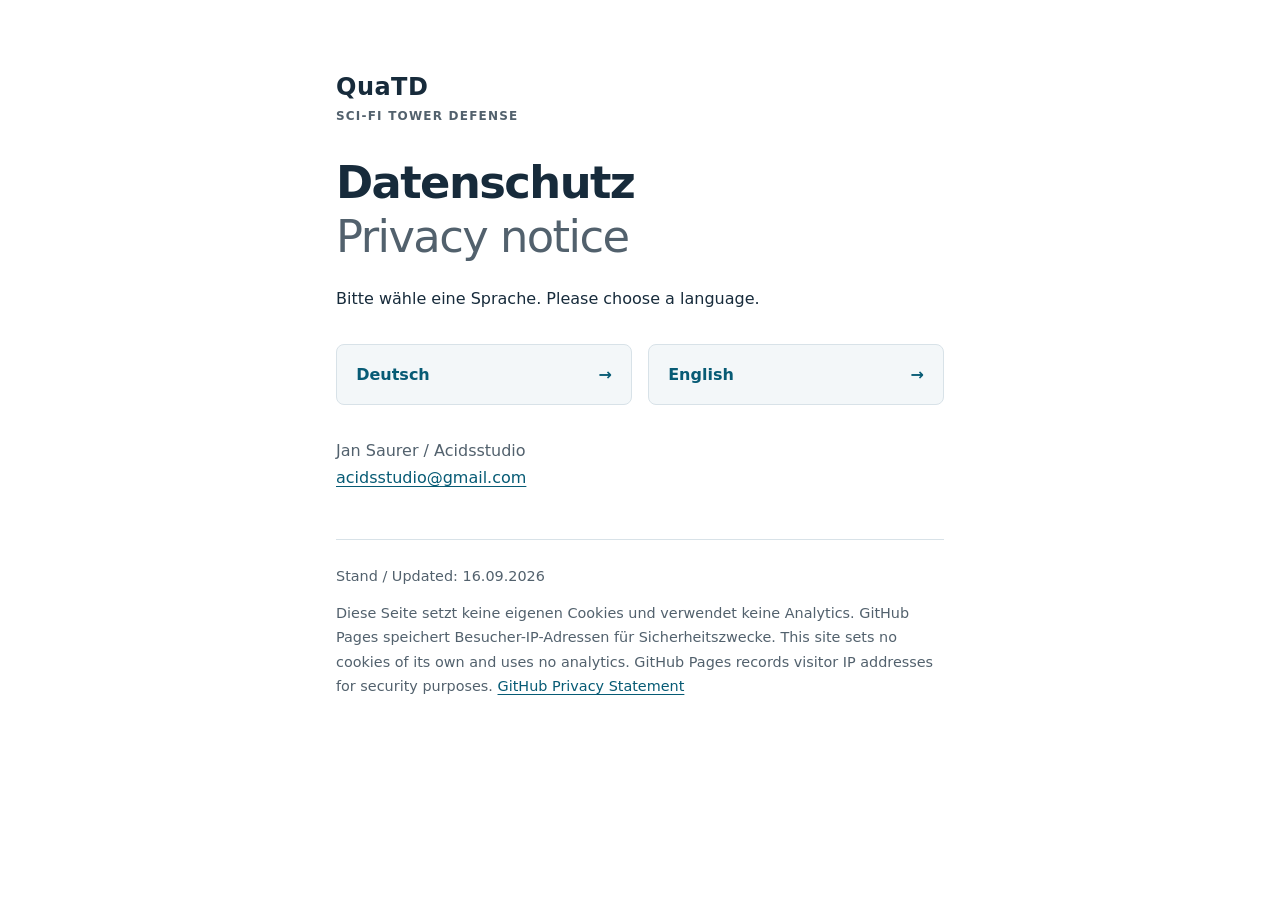
==== index.html @ 8a2e5b3c "Add language landing page and shared styling" ====
<!doctype html>
<html lang="de">
<head>
  <meta charset="utf-8">
  <meta name="viewport" content="width=device-width, initial-scale=1">
  <meta name="referrer" content="no-referrer">
  <meta name="description" content="Datenschutzerklärung / Privacy notice für QuaTD: Sci-Fi Tower Defense. Deutsch und English.">
  <title>QuaTD — Datenschutz / Privacy</title>
  <link rel="stylesheet" href="styles.css">
  <link rel="alternate" hreflang="de" href="de/">
  <link rel="alternate" hreflang="en" href="en/">
  <link rel="alternate" hreflang="x-default" href="./">
</head>
<body>
  <main class="language-page">
    <p class="brand">QuaTD<span>SCI-FI TOWER DEFENSE</span></p>
    <h1>Datenschutz<br><span lang="en">Privacy notice</span></h1>
    <p>Bitte wähle eine Sprache. <span lang="en">Please choose a language.</span></p>
    <nav class="language-options" aria-label="Sprache / Language">
      <a href="de/" lang="de" hreflang="de">Deutsch <span aria-hidden="true">→</span></a>
      <a href="en/" lang="en" hreflang="en">English <span aria-hidden="true">→</span></a>
    </nav>
    <p class="muted">Jan Saurer / Acidsstudio<br><a href="mailto:acidsstudio@gmail.com">acidsstudio@gmail.com</a></p>
    <footer><span>Stand / Updated: 16.09.2026</span><p>Diese Seite setzt keine eigenen Cookies und verwendet keine Analytics. GitHub Pages speichert Besucher-IP-Adressen für Sicherheitszwecke. <span lang="en">This site sets no cookies of its own and uses no analytics. GitHub Pages records visitor IP addresses for security purposes.</span> <a href="https://docs.github.com/en/site-policy/privacy-policies/github-general-privacy-statement">GitHub Privacy Statement</a></p></footer>
  </main>
</body>
</html>
---- styles.css ----
:root { color-scheme: light; --ink: #172b3b; --muted: #52616d; --line: #d8e2e8; --accent: #075b75; --paper: #fff; --surface: #f3f7f9; }
* { box-sizing: border-box; }
html { scroll-padding-top: 1.5rem; }
body { margin: 0; color: var(--ink); background: var(--paper); font-family: system-ui, -apple-system, BlinkMacSystemFont, "Segoe UI", sans-serif; font-size: 1rem; line-height: 1.7; overflow-wrap: anywhere; }
a { color: var(--accent); text-underline-offset: .2em; }
a:hover { text-decoration-thickness: .15em; }
a:focus-visible { outline: 3px solid #087e9d; outline-offset: 5px; border-radius: 2px; }
.skip { position: absolute; top: .5rem; left: .5rem; padding: .5rem 1rem; background: white; transform: translateY(-200%); }
.skip:focus { transform: none; }
.site-header { max-width: 70rem; margin: auto; padding: 1.5rem clamp(1rem, 4vw, 3rem); border-bottom: 1px solid var(--line); display: flex; flex-wrap: wrap; gap: 1.3rem; align-items: center; justify-content: space-between; }
.brand { margin: 0; font-weight: 800; font-size: 1.5rem; letter-spacing: .02em; line-height: 1.3; }
.brand span { display: block; margin-top: .35rem; font-size: .75rem; font-weight: 600; letter-spacing: .1em; color: var(--muted); }
.languages { display: flex; flex-wrap: wrap; gap: .5rem; }
.languages a { padding: .4rem .8rem; border: 1px solid var(--line); border-radius: .35rem; text-decoration: none; }
.languages a[aria-current="page"] { color: #fff; background: var(--ink); border-color: var(--ink); }
main { max-width: 52rem; margin: auto; padding: 2.5rem clamp(1rem, 4vw, 3rem) 4rem; }
h1 { font-size: clamp(2rem, 5vw, 2.8rem); line-height: 1.2; letter-spacing: -.035em; margin: .6rem 0 1.3rem; }
h2 { font-size: 1.35rem; line-height: 1.4; margin: 0 0 .75rem; }
p { margin: .75rem 0; }
section { margin-top: 2.4rem; }
ul { padding-left: 1.3rem; }
li + li { margin-top: .45rem; }
.muted, .meta { color: var(--muted); }
.meta { font-size: .9rem; }
.intro, .toc { background: var(--surface); padding: 1.2rem 1.4rem; border: 1px solid var(--line); border-radius: .5rem; }
.toc { margin: 2rem 0; }
.toc ol { margin-bottom: 0; padding-left: 1.5rem; }
.review-note { border-left: 3px solid #947000; background: #fffbea; padding: .7rem 1rem; }
footer { border-top: 1px solid var(--line); padding-top: 1.5rem; margin-top: 3rem; color: var(--muted); font-size: .9rem; }
.language-page { padding-top: clamp(2rem, 8vh, 6rem); max-width: 44rem; }
.language-page h1 { margin-top: 2rem; }
.language-page h1 span { font-weight: 500; color: var(--muted); }
.language-options { display: grid; grid-template-columns: repeat(2, minmax(0, 1fr)); gap: 1rem; margin: 2rem 0; }
.language-options a { padding: 1rem 1.2rem; background: var(--surface); border: 1px solid var(--line); border-radius: .5rem; font-weight: 650; text-decoration: none; display: flex; justify-content: space-between; gap: 1rem; }
@media (max-width: 24rem) { .language-options { grid-template-columns: 1fr; } }
@media print { .skip, .languages, .toc { display: none; } body { font-size: 11pt; } main { max-width: none; padding: 1rem 0; } .site-header { padding: 0 0 1rem; } h2 { break-after: avoid; } p, li { orphans: 3; widows: 3; } .intro, .review-note { background: none; } }
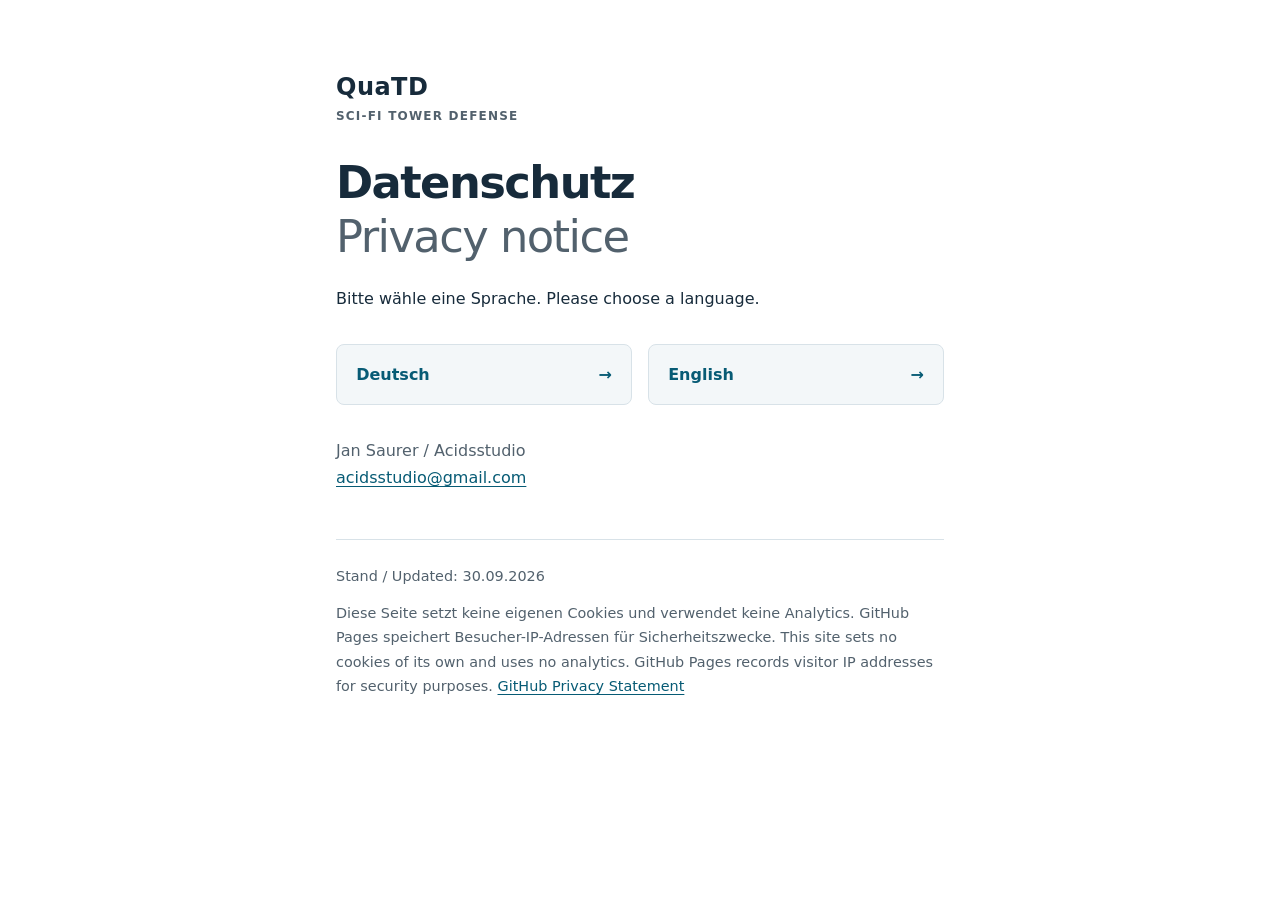
==== commit e5e859db: "Privacy notice for 1.0.13: ad-free purchase, consent form, six languages Co-Authored-By: Claude Opus" ====
--- a/index.html
+++ b/index.html
@@ -21,7 +21,7 @@
       <a href="en/" lang="en" hreflang="en">English <span aria-hidden="true">→</span></a>
     </nav>
     <p class="muted">Jan Saurer / Acidsstudio<br><a href="mailto:acidsstudio@gmail.com">acidsstudio@gmail.com</a></p>
-    <footer><span>Stand / Updated: 16.09.2026</span><p>Diese Seite setzt keine eigenen Cookies und verwendet keine Analytics. GitHub Pages speichert Besucher-IP-Adressen für Sicherheitszwecke. <span lang="en">This site sets no cookies of its own and uses no analytics. GitHub Pages records visitor IP addresses for security purposes.</span> <a href="https://docs.github.com/en/site-policy/privacy-policies/github-general-privacy-statement">GitHub Privacy Statement</a></p></footer>
+    <footer><span>Stand / Updated: 30.09.2026</span><p>Diese Seite setzt keine eigenen Cookies und verwendet keine Analytics. GitHub Pages speichert Besucher-IP-Adressen für Sicherheitszwecke. <span lang="en">This site sets no cookies of its own and uses no analytics. GitHub Pages records visitor IP addresses for security purposes.</span> <a href="https://docs.github.com/en/site-policy/privacy-policies/github-general-privacy-statement">GitHub Privacy Statement</a></p></footer>
   </main>
 </body>
 </html>
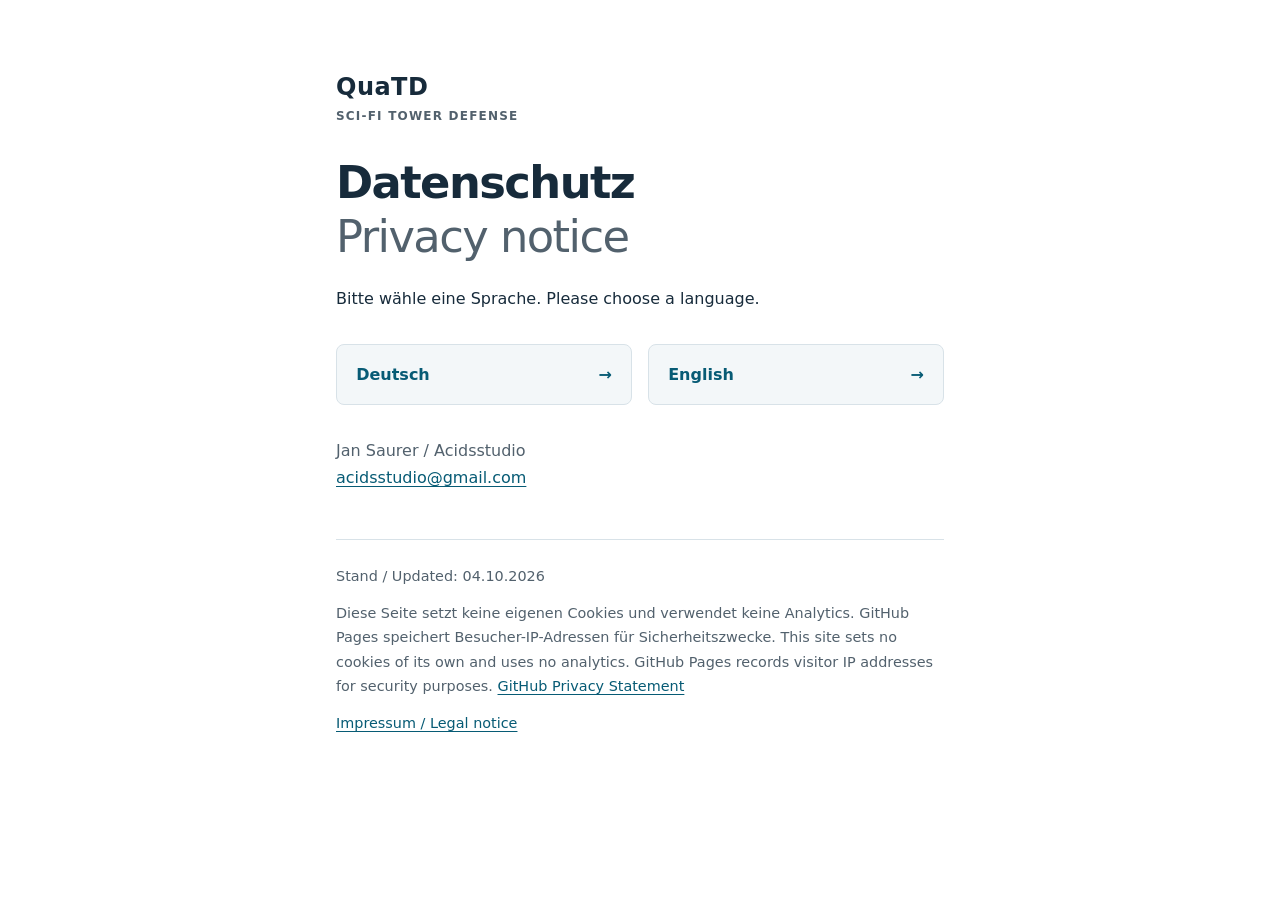
==== commit 4cc51f9d: "Update privacy notice for live release and confirmed retention policy" ====
--- a/index.html
+++ b/index.html
@@ -21,7 +21,7 @@
       <a href="en/" lang="en" hreflang="en">English <span aria-hidden="true">→</span></a>
     </nav>
     <p class="muted">Jan Saurer / Acidsstudio<br><a href="mailto:acidsstudio@gmail.com">acidsstudio@gmail.com</a></p>
-    <footer><span>Stand / Updated: 30.09.2026</span><p>Diese Seite setzt keine eigenen Cookies und verwendet keine Analytics. GitHub Pages speichert Besucher-IP-Adressen für Sicherheitszwecke. <span lang="en">This site sets no cookies of its own and uses no analytics. GitHub Pages records visitor IP addresses for security purposes.</span> <a href="https://docs.github.com/en/site-policy/privacy-policies/github-general-privacy-statement">GitHub Privacy Statement</a></p></footer>
+    <footer><span>Stand / Updated: 04.10.2026</span><p>Diese Seite setzt keine eigenen Cookies und verwendet keine Analytics. GitHub Pages speichert Besucher-IP-Adressen für Sicherheitszwecke. <span lang="en">This site sets no cookies of its own and uses no analytics. GitHub Pages records visitor IP addresses for security purposes.</span> <a href="https://docs.github.com/en/site-policy/privacy-policies/github-general-privacy-statement">GitHub Privacy Statement</a></p><p><a href="https://acidsmedia.de/impressum.html">Impressum / Legal notice</a></p></footer>
   </main>
 </body>
 </html>
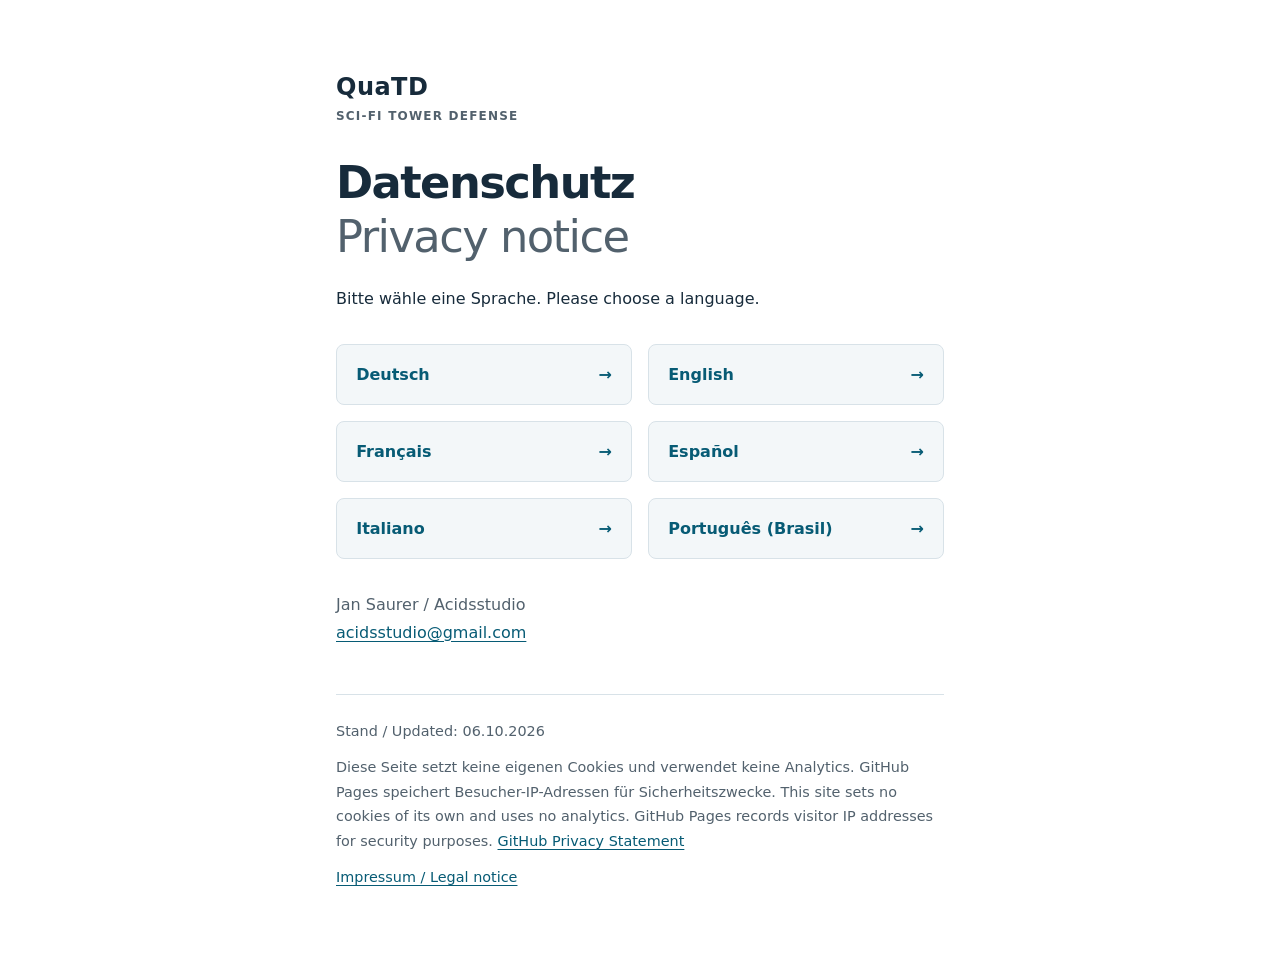
==== commit c8dc8b04: "Publish privacy notices in all six game languages" ====
--- a/index.html
+++ b/index.html
@@ -4,24 +4,26 @@
   <meta charset="utf-8">
   <meta name="viewport" content="width=device-width, initial-scale=1">
   <meta name="referrer" content="no-referrer">
-  <meta name="description" content="Datenschutzerklärung / Privacy notice für QuaTD: Sci-Fi Tower Defense. Deutsch und English.">
+  <meta name="description" content="Datenschutzerklärung / Privacy notice für QuaTD: Sci-Fi Tower Defense. Deutsch, English, Français, Español, Italiano, Português.">
   <title>QuaTD — Datenschutz / Privacy</title>
   <link rel="stylesheet" href="styles.css">
-  <link rel="alternate" hreflang="de" href="de/">
-  <link rel="alternate" hreflang="en" href="en/">
-  <link rel="alternate" hreflang="x-default" href="./">
+
+<link rel="alternate" hreflang="de" href="de/">
+<link rel="alternate" hreflang="en" href="en/">
+<link rel="alternate" hreflang="fr" href="fr/">
+<link rel="alternate" hreflang="es" href="es/">
+<link rel="alternate" hreflang="it" href="it/">
+<link rel="alternate" hreflang="pt-BR" href="pt/">
+<link rel="alternate" hreflang="x-default" href="./">
 </head>
 <body>
   <main class="language-page">
     <p class="brand">QuaTD<span>SCI-FI TOWER DEFENSE</span></p>
     <h1>Datenschutz<br><span lang="en">Privacy notice</span></h1>
     <p>Bitte wähle eine Sprache. <span lang="en">Please choose a language.</span></p>
-    <nav class="language-options" aria-label="Sprache / Language">
-      <a href="de/" lang="de" hreflang="de">Deutsch <span aria-hidden="true">→</span></a>
-      <a href="en/" lang="en" hreflang="en">English <span aria-hidden="true">→</span></a>
-    </nav>
+    <nav class="language-options" aria-label="Sprache / Language"><a href="de/" lang="de" hreflang="de">Deutsch <span aria-hidden="true">→</span></a><a href="en/" lang="en" hreflang="en">English <span aria-hidden="true">→</span></a><a href="fr/" lang="fr" hreflang="fr">Français <span aria-hidden="true">→</span></a><a href="es/" lang="es" hreflang="es">Español <span aria-hidden="true">→</span></a><a href="it/" lang="it" hreflang="it">Italiano <span aria-hidden="true">→</span></a><a href="pt/" lang="pt-BR" hreflang="pt-BR">Português (Brasil) <span aria-hidden="true">→</span></a></nav>
     <p class="muted">Jan Saurer / Acidsstudio<br><a href="mailto:acidsstudio@gmail.com">acidsstudio@gmail.com</a></p>
-    <footer><span>Stand / Updated: 04.10.2026</span><p>Diese Seite setzt keine eigenen Cookies und verwendet keine Analytics. GitHub Pages speichert Besucher-IP-Adressen für Sicherheitszwecke. <span lang="en">This site sets no cookies of its own and uses no analytics. GitHub Pages records visitor IP addresses for security purposes.</span> <a href="https://docs.github.com/en/site-policy/privacy-policies/github-general-privacy-statement">GitHub Privacy Statement</a></p><p><a href="https://acidsmedia.de/impressum.html">Impressum / Legal notice</a></p></footer>
+    <footer><span>Stand / Updated: 06.10.2026</span><p>Diese Seite setzt keine eigenen Cookies und verwendet keine Analytics. GitHub Pages speichert Besucher-IP-Adressen für Sicherheitszwecke. <span lang="en">This site sets no cookies of its own and uses no analytics. GitHub Pages records visitor IP addresses for security purposes.</span> <a href="https://docs.github.com/en/site-policy/privacy-policies/github-general-privacy-statement">GitHub Privacy Statement</a></p><p><a href="https://acidsmedia.de/impressum.html">Impressum / Legal notice</a></p></footer>
   </main>
 </body>
 </html>
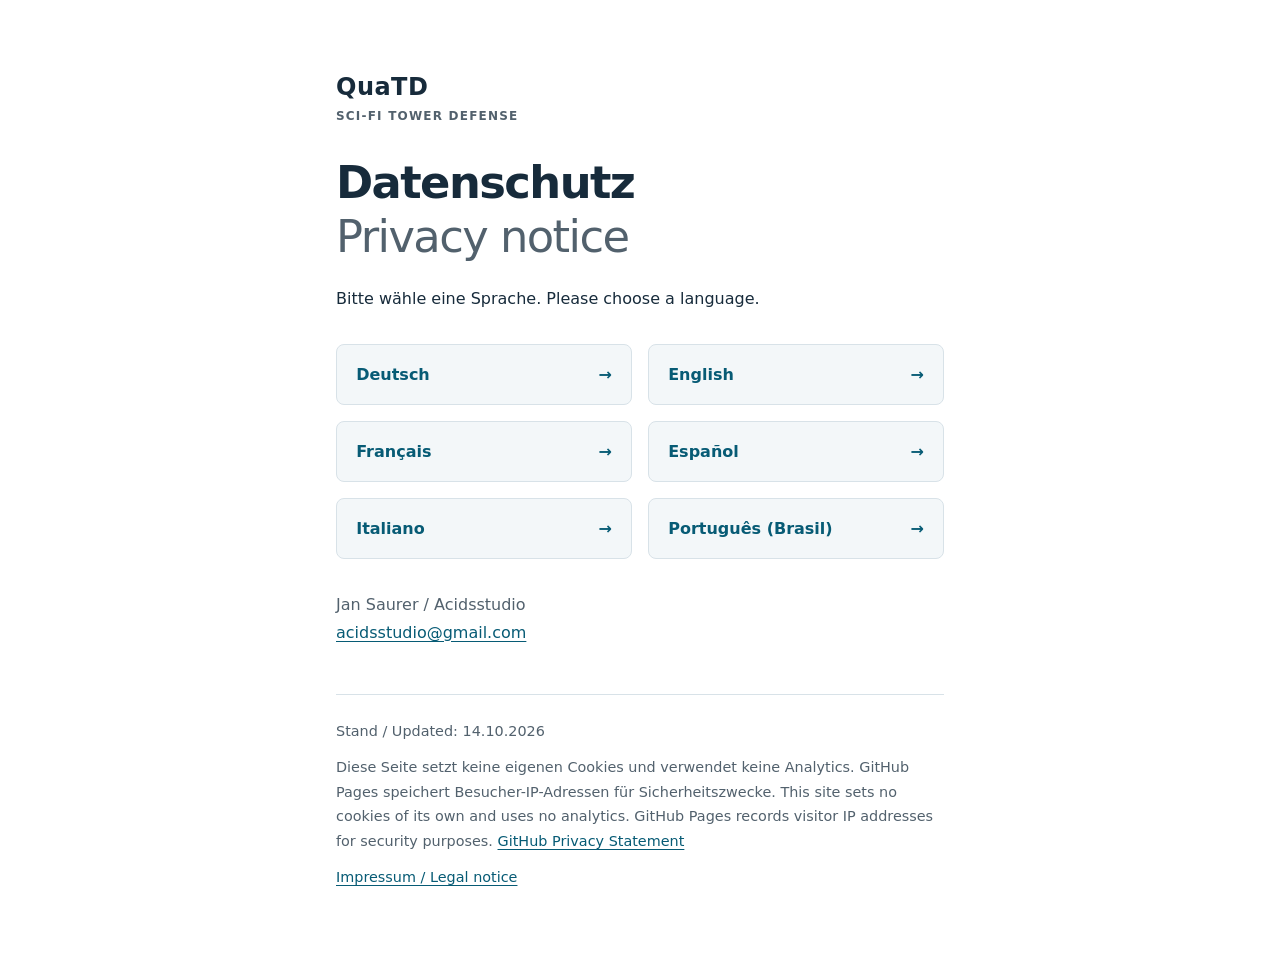
==== commit 608b5deb: "Correct the privacy notice for live version 1.0.18 (25) Anchor the notice to 1.0.18 (25), live since" ====
--- a/index.html
+++ b/index.html
@@ -23,7 +23,7 @@
     <p>Bitte wähle eine Sprache. <span lang="en">Please choose a language.</span></p>
     <nav class="language-options" aria-label="Sprache / Language"><a href="de/" lang="de" hreflang="de">Deutsch <span aria-hidden="true">→</span></a><a href="en/" lang="en" hreflang="en">English <span aria-hidden="true">→</span></a><a href="fr/" lang="fr" hreflang="fr">Français <span aria-hidden="true">→</span></a><a href="es/" lang="es" hreflang="es">Español <span aria-hidden="true">→</span></a><a href="it/" lang="it" hreflang="it">Italiano <span aria-hidden="true">→</span></a><a href="pt/" lang="pt-BR" hreflang="pt-BR">Português (Brasil) <span aria-hidden="true">→</span></a></nav>
     <p class="muted">Jan Saurer / Acidsstudio<br><a href="mailto:acidsstudio@gmail.com">acidsstudio@gmail.com</a></p>
-    <footer><span>Stand / Updated: 06.10.2026</span><p>Diese Seite setzt keine eigenen Cookies und verwendet keine Analytics. GitHub Pages speichert Besucher-IP-Adressen für Sicherheitszwecke. <span lang="en">This site sets no cookies of its own and uses no analytics. GitHub Pages records visitor IP addresses for security purposes.</span> <a href="https://docs.github.com/en/site-policy/privacy-policies/github-general-privacy-statement">GitHub Privacy Statement</a></p><p><a href="https://acidsmedia.de/impressum.html">Impressum / Legal notice</a></p></footer>
+    <footer><span>Stand / Updated: 14.10.2026</span><p>Diese Seite setzt keine eigenen Cookies und verwendet keine Analytics. GitHub Pages speichert Besucher-IP-Adressen für Sicherheitszwecke. <span lang="en">This site sets no cookies of its own and uses no analytics. GitHub Pages records visitor IP addresses for security purposes.</span> <a href="https://docs.github.com/en/site-policy/privacy-policies/github-general-privacy-statement">GitHub Privacy Statement</a></p><p><a href="https://acidsmedia.de/impressum.html">Impressum / Legal notice</a></p></footer>
   </main>
 </body>
 </html>
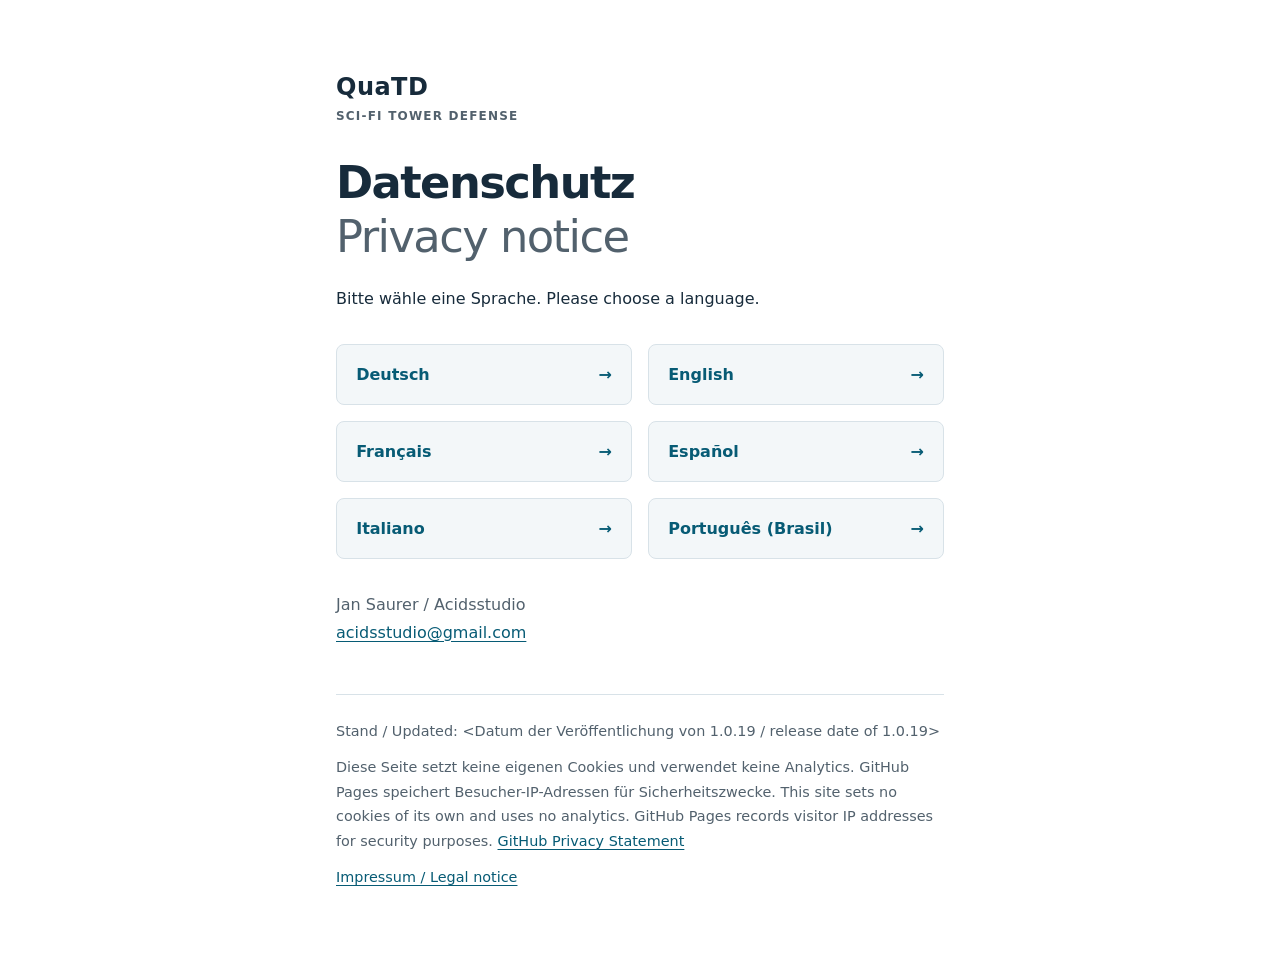
==== commit 7de8bb84: "Update the privacy notice for version 1.0.19 (26) Describe 1.0.19 on top of the 1.0.18 corrections, " ====
--- a/index.html
+++ b/index.html
@@ -23,7 +23,7 @@
     <p>Bitte wähle eine Sprache. <span lang="en">Please choose a language.</span></p>
     <nav class="language-options" aria-label="Sprache / Language"><a href="de/" lang="de" hreflang="de">Deutsch <span aria-hidden="true">→</span></a><a href="en/" lang="en" hreflang="en">English <span aria-hidden="true">→</span></a><a href="fr/" lang="fr" hreflang="fr">Français <span aria-hidden="true">→</span></a><a href="es/" lang="es" hreflang="es">Español <span aria-hidden="true">→</span></a><a href="it/" lang="it" hreflang="it">Italiano <span aria-hidden="true">→</span></a><a href="pt/" lang="pt-BR" hreflang="pt-BR">Português (Brasil) <span aria-hidden="true">→</span></a></nav>
     <p class="muted">Jan Saurer / Acidsstudio<br><a href="mailto:acidsstudio@gmail.com">acidsstudio@gmail.com</a></p>
-    <footer><span>Stand / Updated: 14.10.2026</span><p>Diese Seite setzt keine eigenen Cookies und verwendet keine Analytics. GitHub Pages speichert Besucher-IP-Adressen für Sicherheitszwecke. <span lang="en">This site sets no cookies of its own and uses no analytics. GitHub Pages records visitor IP addresses for security purposes.</span> <a href="https://docs.github.com/en/site-policy/privacy-policies/github-general-privacy-statement">GitHub Privacy Statement</a></p><p><a href="https://acidsmedia.de/impressum.html">Impressum / Legal notice</a></p></footer>
+    <footer><span>Stand / Updated: &lt;Datum der Veröffentlichung von 1.0.19 / release date of 1.0.19&gt;</span><p>Diese Seite setzt keine eigenen Cookies und verwendet keine Analytics. GitHub Pages speichert Besucher-IP-Adressen für Sicherheitszwecke. <span lang="en">This site sets no cookies of its own and uses no analytics. GitHub Pages records visitor IP addresses for security purposes.</span> <a href="https://docs.github.com/en/site-policy/privacy-policies/github-general-privacy-statement">GitHub Privacy Statement</a></p><p><a href="https://acidsmedia.de/impressum.html">Impressum / Legal notice</a></p></footer>
   </main>
 </body>
 </html>
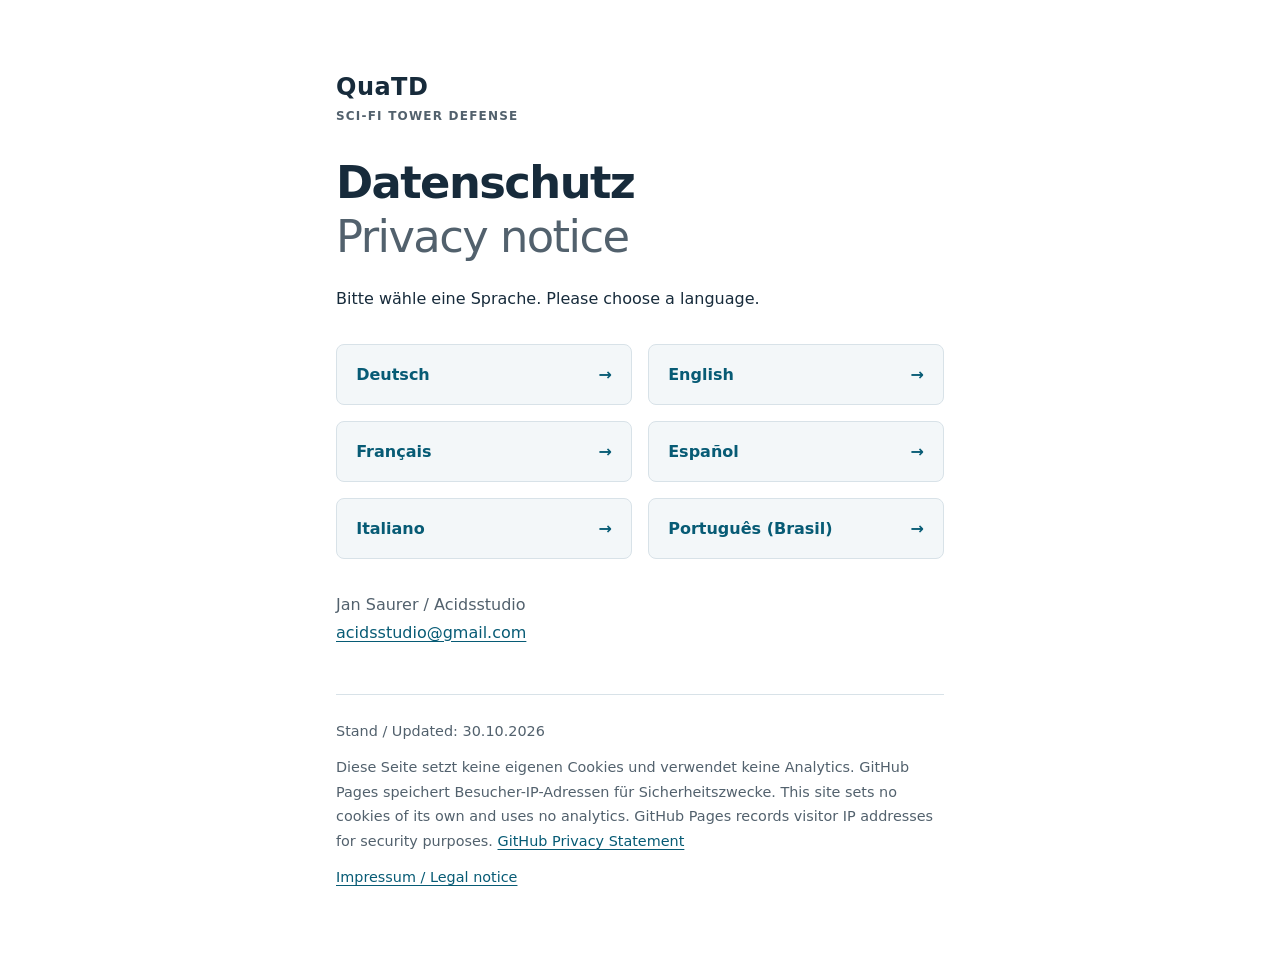
==== commit 312b7641: "Publish the privacy notice for 1.0.19 (26) and 1.0.20 (27) Fill the publication date (30 October 202" ====
--- a/index.html
+++ b/index.html
@@ -23,7 +23,7 @@
     <p>Bitte wähle eine Sprache. <span lang="en">Please choose a language.</span></p>
     <nav class="language-options" aria-label="Sprache / Language"><a href="de/" lang="de" hreflang="de">Deutsch <span aria-hidden="true">→</span></a><a href="en/" lang="en" hreflang="en">English <span aria-hidden="true">→</span></a><a href="fr/" lang="fr" hreflang="fr">Français <span aria-hidden="true">→</span></a><a href="es/" lang="es" hreflang="es">Español <span aria-hidden="true">→</span></a><a href="it/" lang="it" hreflang="it">Italiano <span aria-hidden="true">→</span></a><a href="pt/" lang="pt-BR" hreflang="pt-BR">Português (Brasil) <span aria-hidden="true">→</span></a></nav>
     <p class="muted">Jan Saurer / Acidsstudio<br><a href="mailto:acidsstudio@gmail.com">acidsstudio@gmail.com</a></p>
-    <footer><span>Stand / Updated: &lt;Datum der Veröffentlichung von 1.0.19 / release date of 1.0.19&gt;</span><p>Diese Seite setzt keine eigenen Cookies und verwendet keine Analytics. GitHub Pages speichert Besucher-IP-Adressen für Sicherheitszwecke. <span lang="en">This site sets no cookies of its own and uses no analytics. GitHub Pages records visitor IP addresses for security purposes.</span> <a href="https://docs.github.com/en/site-policy/privacy-policies/github-general-privacy-statement">GitHub Privacy Statement</a></p><p><a href="https://acidsmedia.de/impressum.html">Impressum / Legal notice</a></p></footer>
+    <footer><span>Stand / Updated: 30.10.2026</span><p>Diese Seite setzt keine eigenen Cookies und verwendet keine Analytics. GitHub Pages speichert Besucher-IP-Adressen für Sicherheitszwecke. <span lang="en">This site sets no cookies of its own and uses no analytics. GitHub Pages records visitor IP addresses for security purposes.</span> <a href="https://docs.github.com/en/site-policy/privacy-policies/github-general-privacy-statement">GitHub Privacy Statement</a></p><p><a href="https://acidsmedia.de/impressum.html">Impressum / Legal notice</a></p></footer>
   </main>
 </body>
 </html>
